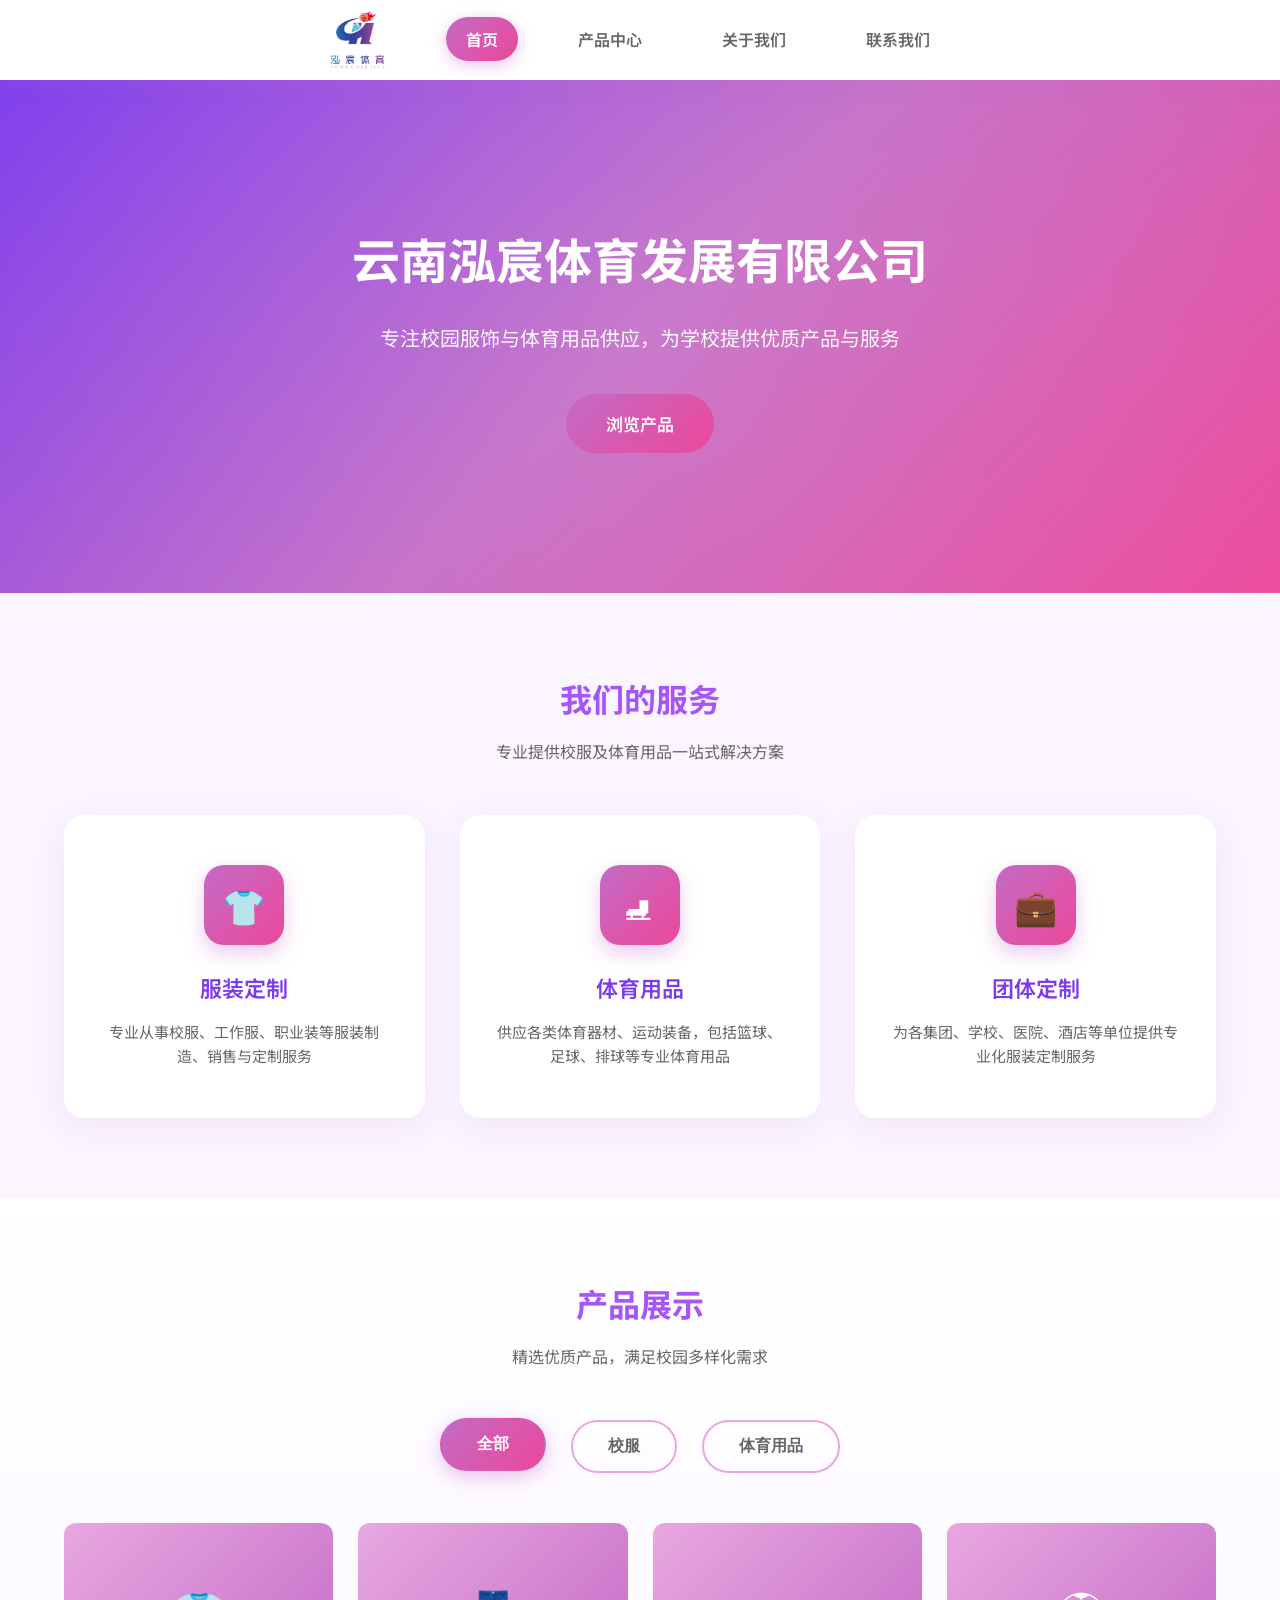
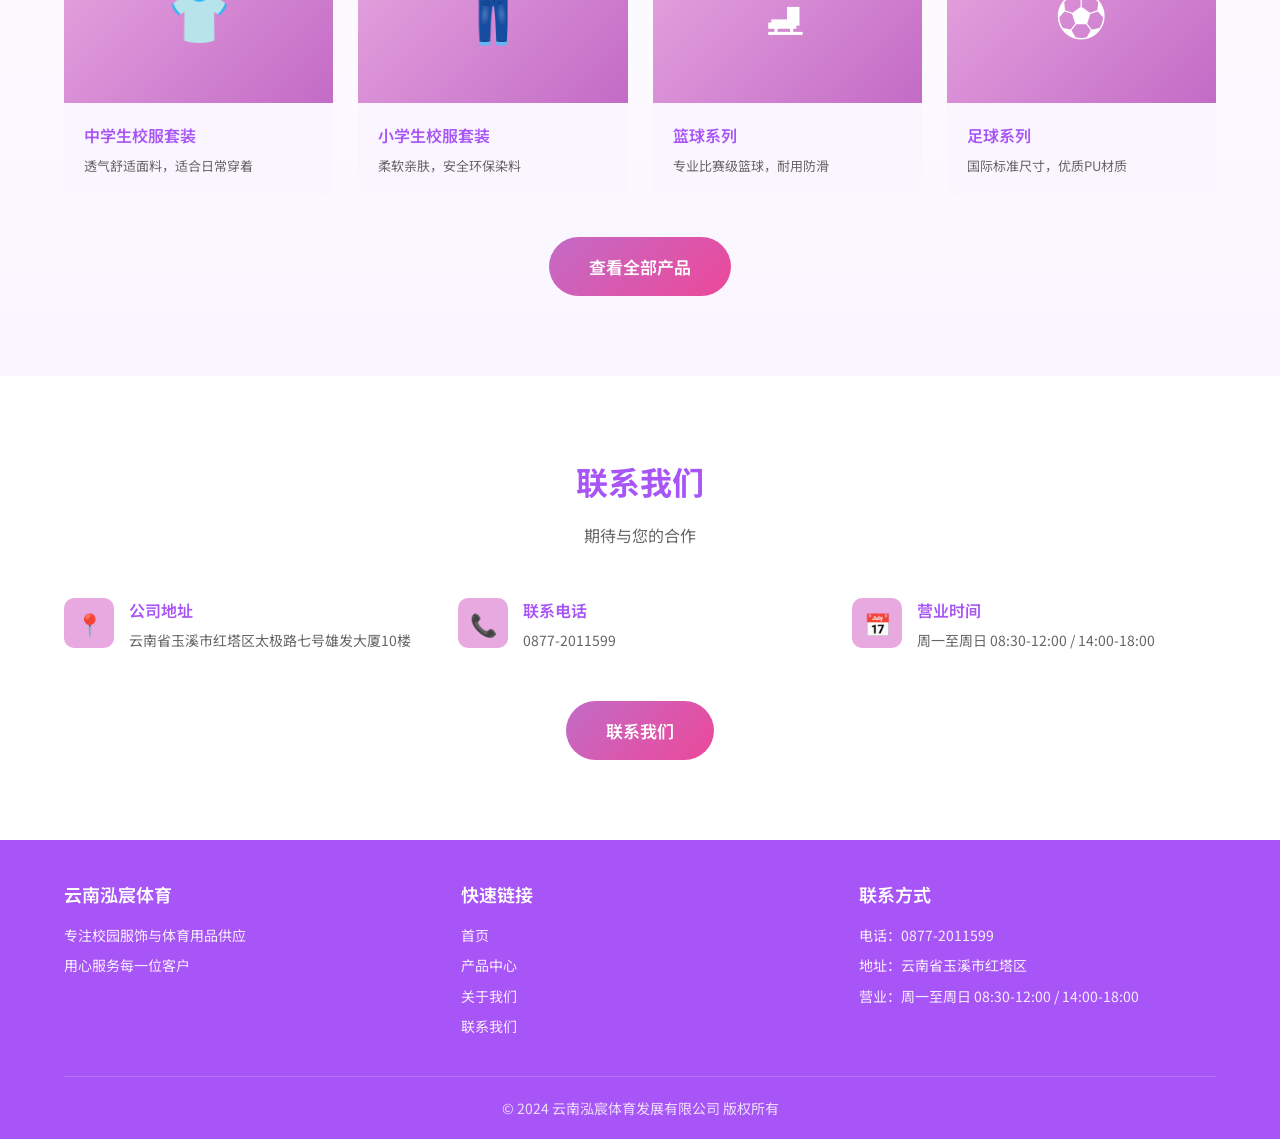
==== index.html @ 2718b95b "Add files via upload" ====
<!DOCTYPE html>
<html lang="zh-CN">
<head>
    <meta charset="UTF-8">
    <meta name="viewport" content="width=device-width, initial-scale=1.0">
    <title>云南泓宸体育发展有限公司 - 校服与体育用品供应商</title>
    <link rel="preconnect" href="https://fonts.googleapis.com">
    <link rel="preconnect" href="https://fonts.gstatic.com" crossorigin>
    <link href="https://fonts.googleapis.com/css2?family=Noto+Sans+SC:wght@400;500;700&display=swap" rel="stylesheet">
    <link rel="stylesheet" href="css/style.css">
</head>
<body>
    <nav class="navbar">
        <div class="container">
            <a href="index.html" class="logo">
                <img src="images/logo.png" alt="云南泓宸体育" class="logo-image">
            </a>
            <ul class="nav-links">
                <li><a href="index.html">首页</a></li>
                <li><a href="products.html">产品中心</a></li>
                <li><a href="about.html">关于我们</a></li>
                <li><a href="contact.html">联系我们</a></li>
            </ul>
            <div class="menu-toggle">
                <span></span>
                <span></span>
                <span></span>
            </div>
        </div>
    </nav>

    <main>
        <section class="hero">
            <div class="container">
                <h1>云南泓宸体育发展有限公司</h1>
                <p>专注校园服饰与体育用品供应，为学校提供优质产品与服务</p>
                <a href="products.html" class="btn btn-primary">浏览产品</a>
            </div>
        </section>

        <section class="section">
            <div class="container">
                <div class="section-title">
                    <h2>我们的服务</h2>
                    <p>专业提供校服及体育用品一站式解决方案</p>
                </div>
                <div class="services-grid">
                    <div class="service-card">
                        <div class="service-icon">&#x1F455;</div>
                        <h3>服装定制</h3>
                        <p>专业从事校服、工作服、职业装等服装制造、销售与定制服务</p>
                    </div>
                    <div class="service-card">
                        <div class="service-icon">&#x26F8;</div>
                        <h3>体育用品</h3>
                        <p>供应各类体育器材、运动装备，包括篮球、足球、排球等专业体育用品</p>
                    </div>
                    <div class="service-card">
                        <div class="service-icon">&#x1F4BC;</div>
                        <h3>团体定制</h3>
                        <p>为各集团、学校、医院、酒店等单位提供专业化服装定制服务</p>
                    </div>
                </div>
            </div>
        </section>

        <section class="section products-preview">
            <div class="container">
                <div class="section-title">
                    <h2>产品展示</h2>
                    <p>精选优质产品，满足校园多样化需求</p>
                </div>
                <div class="products-tabs">
                    <button class="tab-btn active" data-category="all">全部</button>
                    <button class="tab-btn" data-category="uniform">校服</button>
                    <button class="tab-btn" data-category="sports">体育用品</button>
                </div>
                <div class="products-grid">
                    <div class="product-card" data-category="uniform">
                        <div class="product-image">&#x1F455;</div>
                        <div class="product-info">
                            <h3>中学生校服套装</h3>
                            <p>透气舒适面料，适合日常穿着</p>
                        </div>
                    </div>
                    <div class="product-card" data-category="uniform">
                        <div class="product-image">&#x1F456;</div>
                        <div class="product-info">
                            <h3>小学生校服套装</h3>
                            <p>柔软亲肤，安全环保染料</p>
                        </div>
                    </div>
                    <div class="product-card" data-category="sports">
                        <div class="product-image">&#x26F8;</div>
                        <div class="product-info">
                            <h3>篮球系列</h3>
                            <p>专业比赛级篮球，耐用防滑</p>
                        </div>
                    </div>
                    <div class="product-card" data-category="sports">
                        <div class="product-image">&#x26BD;</div>
                        <div class="product-info">
                            <h3>足球系列</h3>
                            <p>国际标准尺寸，优质PU材质</p>
                        </div>
                    </div>
                </div>
                <div style="text-align: center; margin-top: 40px;">
                    <a href="products.html" class="btn btn-primary">查看全部产品</a>
                </div>
            </div>
        </section>

        <section class="section contact-section">
            <div class="container">
                <div class="section-title">
                    <h2>联系我们</h2>
                    <p>期待与您的合作</p>
                </div>
                <div class="contact-info">
                    <div class="contact-item">
                        <div class="contact-icon">&#x1F4CD;</div>
                        <div>
                            <h4>公司地址</h4>
                            <p>云南省玉溪市红塔区太极路七号雄发大厦10楼</p>
                        </div>
                    </div>
                    <div class="contact-item">
                        <div class="contact-icon">&#x1F4DE;</div>
                        <div>
                            <h4>联系电话</h4>
                            <p>0877-2011599</p>
                        </div>
                    </div>
                    <div class="contact-item">
                        <div class="contact-icon">&#x1F4C5;</div>
                        <div>
                            <h4>营业时间</h4>
                            <p>周一至周日 08:30-12:00 / 14:00-18:00</p>
                        </div>
                    </div>
                </div>
                <div style="text-align: center;">
                    <a href="contact.html" class="btn btn-primary">联系我们</a>
                </div>
            </div>
        </section>
    </main>

    <footer class="footer">
        <div class="container">
            <div class="footer-content">
                <div class="footer-section">
                    <h3>云南泓宸体育</h3>
                    <p>专注校园服饰与体育用品供应</p>
                    <p>用心服务每一位客户</p>
                </div>
                <div class="footer-section">
                    <h3>快速链接</h3>
                    <a href="index.html">首页</a>
                    <a href="products.html">产品中心</a>
                    <a href="about.html">关于我们</a>
                    <a href="contact.html">联系我们</a>
                </div>
                <div class="footer-section">
                    <h3>联系方式</h3>
                    <p>电话：0877-2011599</p>
                    <p>地址：云南省玉溪市红塔区</p>
                    <p>营业：周一至周日 08:30-12:00 / 14:00-18:00</p>
                </div>
            </div>
            <div class="footer-bottom">
                <p>&copy; 2024 云南泓宸体育发展有限公司 版权所有</p>
            </div>
        </div>
    </footer>

    <script src="js/main.js"></script>
</body>
</html>
---- css/style.css ----
* {
    margin: 0;
    padding: 0;
    box-sizing: border-box;
}

:root {
    --primary: #C36BC6;
    --secondary: #E8A8E0;
    --accent: #A855F7;
    --pink: #EC4899;
    --purple-dark: #7C3AED;
    --background: #FAF5FF;
    --text: #333333;
    --white: #FFFFFF;
    --shadow: rgba(195, 107, 198, 0.3);
}

body {
    font-family: "Noto Sans SC", sans-serif;
    background-color: var(--background);
    color: var(--text);
    line-height: 1.6;
}

a {
    text-decoration: none;
    color: inherit;
}

.container {
    max-width: 1200px;
    margin: 0 auto;
    padding: 0 24px;
}

.navbar {
    position: fixed;
    top: 0;
    left: 0;
    right: 0;
    background: rgba(255, 255, 255, 0.95);
    backdrop-filter: blur(10px);
    box-shadow: 0 4px 20px rgba(195, 107, 198, 0.15);
    z-index: 1000;
    transition: all 0.3s ease;
}

.navbar.scrolled {
    box-shadow: 0 4px 30px rgba(195, 107, 198, 0.25);
}

.navbar .container {
    display: flex;
    justify-content: center;
    align-items: center;
    height: 80px;
    gap: 60px;
}

.logo {
    display: flex;
    align-items: center;
    gap: 12px;
}

.logo-icon {
    width: 45px;
    height: 45px;
    background: linear-gradient(135deg, var(--primary), var(--accent));
    border-radius: 10px;
    display: flex;
    align-items: center;
    justify-content: center;
    color: var(--white);
    font-size: 20px;
    font-weight: 700;
}

.logo-text {
    font-size: 18px;
    font-weight: 700;
    color: var(--accent);
}

.logo-image {
    height: 60px;
    width: auto;
}

.nav-links {
    display: flex;
    gap: 40px;
    list-style: none;
}

.nav-links a {
    font-size: 16px;
    font-weight: 600;
    color: #666;
    position: relative;
    padding: 10px 20px;
    border-radius: 25px;
    transition: all 0.3s ease;
}

.nav-links a:hover,
.nav-links a.active {
    color: white;
    background: linear-gradient(135deg, var(--primary), var(--pink));
    box-shadow: 0 4px 15px rgba(195, 107, 198, 0.4);
    transform: translateY(-2px);
}

.menu-toggle {
    display: none;
    flex-direction: column;
    gap: 5px;
    cursor: pointer;
    padding: 5px;
}

.menu-toggle span {
    width: 25px;
    height: 3px;
    background: var(--primary);
    border-radius: 2px;
    transition: 0.3s;
}

main {
    padding-top: 80px;
}

.hero {
    background: linear-gradient(135deg, var(--purple-dark) 0%, var(--primary) 50%, var(--pink) 100%);
    color: var(--white);
    padding: 140px 0;
    text-align: center;
    position: relative;
    overflow: hidden;
}

.hero::before {
    content: '';
    position: absolute;
    top: -50%;
    left: -50%;
    width: 200%;
    height: 200%;
    background: radial-gradient(circle, rgba(255,255,255,0.1) 0%, transparent 70%);
    animation: pulse 8s ease-in-out infinite;
}

@keyframes pulse {
    0%, 100% { transform: scale(1); opacity: 0.5; }
    50% { transform: scale(1.1); opacity: 0.8; }
}

.hero h1 {
    font-size: 48px;
    font-weight: 700;
    margin-bottom: 25px;
    position: relative;
    z-index: 1;
}

.hero p {
    font-size: 20px;
    opacity: 0.95;
    max-width: 700px;
    margin: 0 auto 40px;
    position: relative;
    z-index: 1;
}

.btn {
    display: inline-block;
    padding: 16px 40px;
    background: var(--white);
    color: var(--primary);
    font-size: 17px;
    font-weight: 600;
    border-radius: 35px;
    transition: all 0.3s ease;
    border: none;
    cursor: pointer;
}

.btn:hover {
    transform: translateY(-3px);
    box-shadow: 0 8px 25px rgba(195, 107, 198, 0.35);
}

.btn-primary {
    background: linear-gradient(135deg, var(--primary), var(--pink));
    color: var(--white);
    position: relative;
    z-index: 1;
}

.btn-primary:hover {
    background: linear-gradient(135deg, var(--pink), var(--primary));
    color: var(--white);
    transform: translateY(-3px);
    box-shadow: 0 8px 25px rgba(195, 107, 198, 0.45);
}

.section {
    padding: 80px 0;
}

.section-title {
    text-align: center;
    margin-bottom: 50px;
}

.section-title h2 {
    font-size: 32px;
    font-weight: 700;
    color: var(--accent);
    margin-bottom: 15px;
}

.section-title p {
    font-size: 16px;
    color: #666;
}

.services-grid {
    display: grid;
    grid-template-columns: repeat(auto-fit, minmax(280px, 1fr));
    gap: 35px;
}

.service-card {
    background: var(--white);
    padding: 50px 35px;
    border-radius: 20px;
    text-align: center;
    box-shadow: 0 8px 30px rgba(195, 107, 198, 0.12);
    transition: all 0.4s ease;
    position: relative;
    overflow: hidden;
}

.service-card::before {
    content: '';
    position: absolute;
    top: 0;
    left: 0;
    right: 0;
    height: 4px;
    background: linear-gradient(90deg, var(--primary), var(--pink));
    transform: scaleX(0);
    transition: transform 0.4s ease;
}

.service-card:hover {
    transform: translateY(-8px);
    box-shadow: 0 15px 40px rgba(195, 107, 198, 0.25);
}

.service-card:hover::before {
    transform: scaleX(1);
}

.service-icon {
    width: 80px;
    height: 80px;
    background: linear-gradient(135deg, var(--primary), var(--pink));
    border-radius: 20px;
    display: flex;
    align-items: center;
    justify-content: center;
    margin: 0 auto 25px;
    font-size: 35px;
    color: var(--white);
    box-shadow: 0 8px 20px rgba(195, 107, 198, 0.35);
    transition: all 0.4s ease;
}

.service-card:hover .service-icon {
    transform: scale(1.1);
    box-shadow: 0 12px 30px rgba(195, 107, 198, 0.5);
}

.service-card h3 {
    font-size: 22px;
    font-weight: 600;
    color: var(--purple-dark);
    margin-bottom: 15px;
}

.service-card p {
    font-size: 15px;
    color: #666;
}

.products-preview {
    background: linear-gradient(180deg, var(--white) 0%, var(--background) 100%);
}

.products-tabs {
    display: flex;
    justify-content: center;
    gap: 25px;
    margin-bottom: 50px;
}

.tab-btn {
    padding: 14px 35px;
    background: transparent;
    color: #666;
    border: 2px solid var(--secondary);
    border-radius: 30px;
    font-size: 16px;
    font-weight: 600;
    cursor: pointer;
    transition: all 0.3s ease;
}

.tab-btn:hover,
.tab-btn.active {
    background: linear-gradient(135deg, var(--primary), var(--pink));
    color: var(--white);
    border-color: transparent;
    box-shadow: 0 6px 20px rgba(195, 107, 198, 0.4);
    transform: translateY(-2px);
}

.products-grid {
    display: grid;
    grid-template-columns: repeat(auto-fit, minmax(250px, 1fr));
    gap: 25px;
}

.product-card {
    background: var(--background);
    border-radius: 12px;
    overflow: hidden;
    transition: all 0.3s ease;
}

.product-card:hover {
    transform: translateY(-4px);
    box-shadow: 0 8px 25px var(--shadow);
}

.product-image {
    height: 180px;
    background: linear-gradient(135deg, var(--secondary), var(--primary));
    display: flex;
    align-items: center;
    justify-content: center;
    font-size: 50px;
    color: var(--white);
}

.product-info {
    padding: 20px;
}

.product-info h3 {
    font-size: 16px;
    font-weight: 600;
    color: var(--accent);
    margin-bottom: 8px;
}

.product-info p {
    font-size: 13px;
    color: #666;
}

.contact-section {
    background: var(--white);
}

.contact-info {
    display: grid;
    grid-template-columns: repeat(auto-fit, minmax(250px, 1fr));
    gap: 30px;
    margin-bottom: 50px;
}

.contact-item {
    display: flex;
    align-items: flex-start;
    gap: 15px;
}

.contact-icon {
    width: 50px;
    height: 50px;
    background: var(--secondary);
    border-radius: 10px;
    display: flex;
    align-items: center;
    justify-content: center;
    font-size: 22px;
    color: var(--white);
    flex-shrink: 0;
}

.contact-item h4 {
    font-size: 16px;
    font-weight: 600;
    color: var(--accent);
    margin-bottom: 5px;
}

.contact-item p {
    font-size: 14px;
    color: #666;
}

.contact-form {
    max-width: 600px;
    margin: 0 auto;
}

.form-group {
    margin-bottom: 20px;
}

.form-group label {
    display: block;
    font-size: 14px;
    font-weight: 500;
    color: var(--text);
    margin-bottom: 8px;
}

.form-group input,
.form-group textarea {
    width: 100%;
    padding: 14px 18px;
    border: 2px solid var(--secondary);
    border-radius: 8px;
    font-size: 15px;
    font-family: inherit;
    transition: border-color 0.3s ease;
}

.form-group input:focus,
.form-group textarea:focus {
    outline: none;
    border-color: var(--primary);
}

.form-group textarea {
    min-height: 120px;
    resize: vertical;
}

.footer {
    background: var(--accent);
    color: var(--white);
    padding: 40px 0 20px;
}

.footer-content {
    display: grid;
    grid-template-columns: repeat(auto-fit, minmax(200px, 1fr));
    gap: 40px;
    margin-bottom: 30px;
}

.footer-section h3 {
    font-size: 18px;
    font-weight: 600;
    margin-bottom: 15px;
}

.footer-section p,
.footer-section a {
    font-size: 14px;
    opacity: 0.9;
    display: block;
    margin-bottom: 8px;
}

.footer-section a:hover {
    opacity: 1;
}

.footer-bottom {
    text-align: center;
    padding-top: 20px;
    border-top: 1px solid rgba(255, 255, 255, 0.2);
    font-size: 14px;
    opacity: 0.8;
}

.page-header {
    background: linear-gradient(135deg, var(--primary), var(--accent));
    color: var(--white);
    padding: 60px 0;
    text-align: center;
}

.page-header h1 {
    font-size: 36px;
    font-weight: 700;
    margin-bottom: 10px;
}

.page-header p {
    font-size: 16px;
    opacity: 0.9;
}

.about-content {
    display: grid;
    grid-template-columns: 1fr 1fr;
    gap: 60px;
    align-items: center;
}

.about-image {
    width: 100%;
    height: 350px;
    background: linear-gradient(135deg, var(--secondary), var(--primary));
    border-radius: 12px;
    display: flex;
    align-items: center;
    justify-content: center;
    font-size: 80px;
    color: var(--white);
}

.about-text h3 {
    font-size: 22px;
    font-weight: 600;
    color: var(--accent);
    margin-bottom: 15px;
}

.about-text p {
    font-size: 15px;
    color: #666;
    margin-bottom: 15px;
}

.timeline {
    position: relative;
    padding-left: 30px;
}

.timeline::before {
    content: '';
    position: absolute;
    left: 0;
    top: 0;
    bottom: 0;
    width: 3px;
    background: var(--secondary);
}

.timeline-item {
    position: relative;
    padding-bottom: 30px;
}

.timeline-item::before {
    content: '';
    position: absolute;
    left: -34px;
    top: 5px;
    width: 12px;
    height: 12px;
    background: var(--primary);
    border-radius: 50%;
}

.timeline-year {
    font-size: 14px;
    font-weight: 600;
    color: var(--primary);
    margin-bottom: 5px;
}

.timeline-item h4 {
    font-size: 16px;
    font-weight: 600;
    color: var(--accent);
    margin-bottom: 5px;
}

.timeline-item p {
    font-size: 14px;
    color: #666;
}

@media (max-width: 768px) {
    .nav-links {
        position: fixed;
        top: 70px;
        left: 0;
        right: 0;
        background: var(--white);
        flex-direction: column;
        padding: 20px;
        gap: 15px;
        box-shadow: 0 5px 15px var(--shadow);
        transform: translateY(-150%);
        transition: transform 0.3s ease;
    }

    .nav-links.active {
        transform: translateY(0);
    }

    .menu-toggle {
        display: flex;
    }

    .hero h1 {
        font-size: 28px;
    }

    .hero p {
        font-size: 16px;
    }

    .section-title h2 {
        font-size: 26px;
    }

    .about-content {
        grid-template-columns: 1fr;
    }

    .about-image {
        height: 250px;
    }

    .products-tabs {
        flex-wrap: wrap;
    }
}
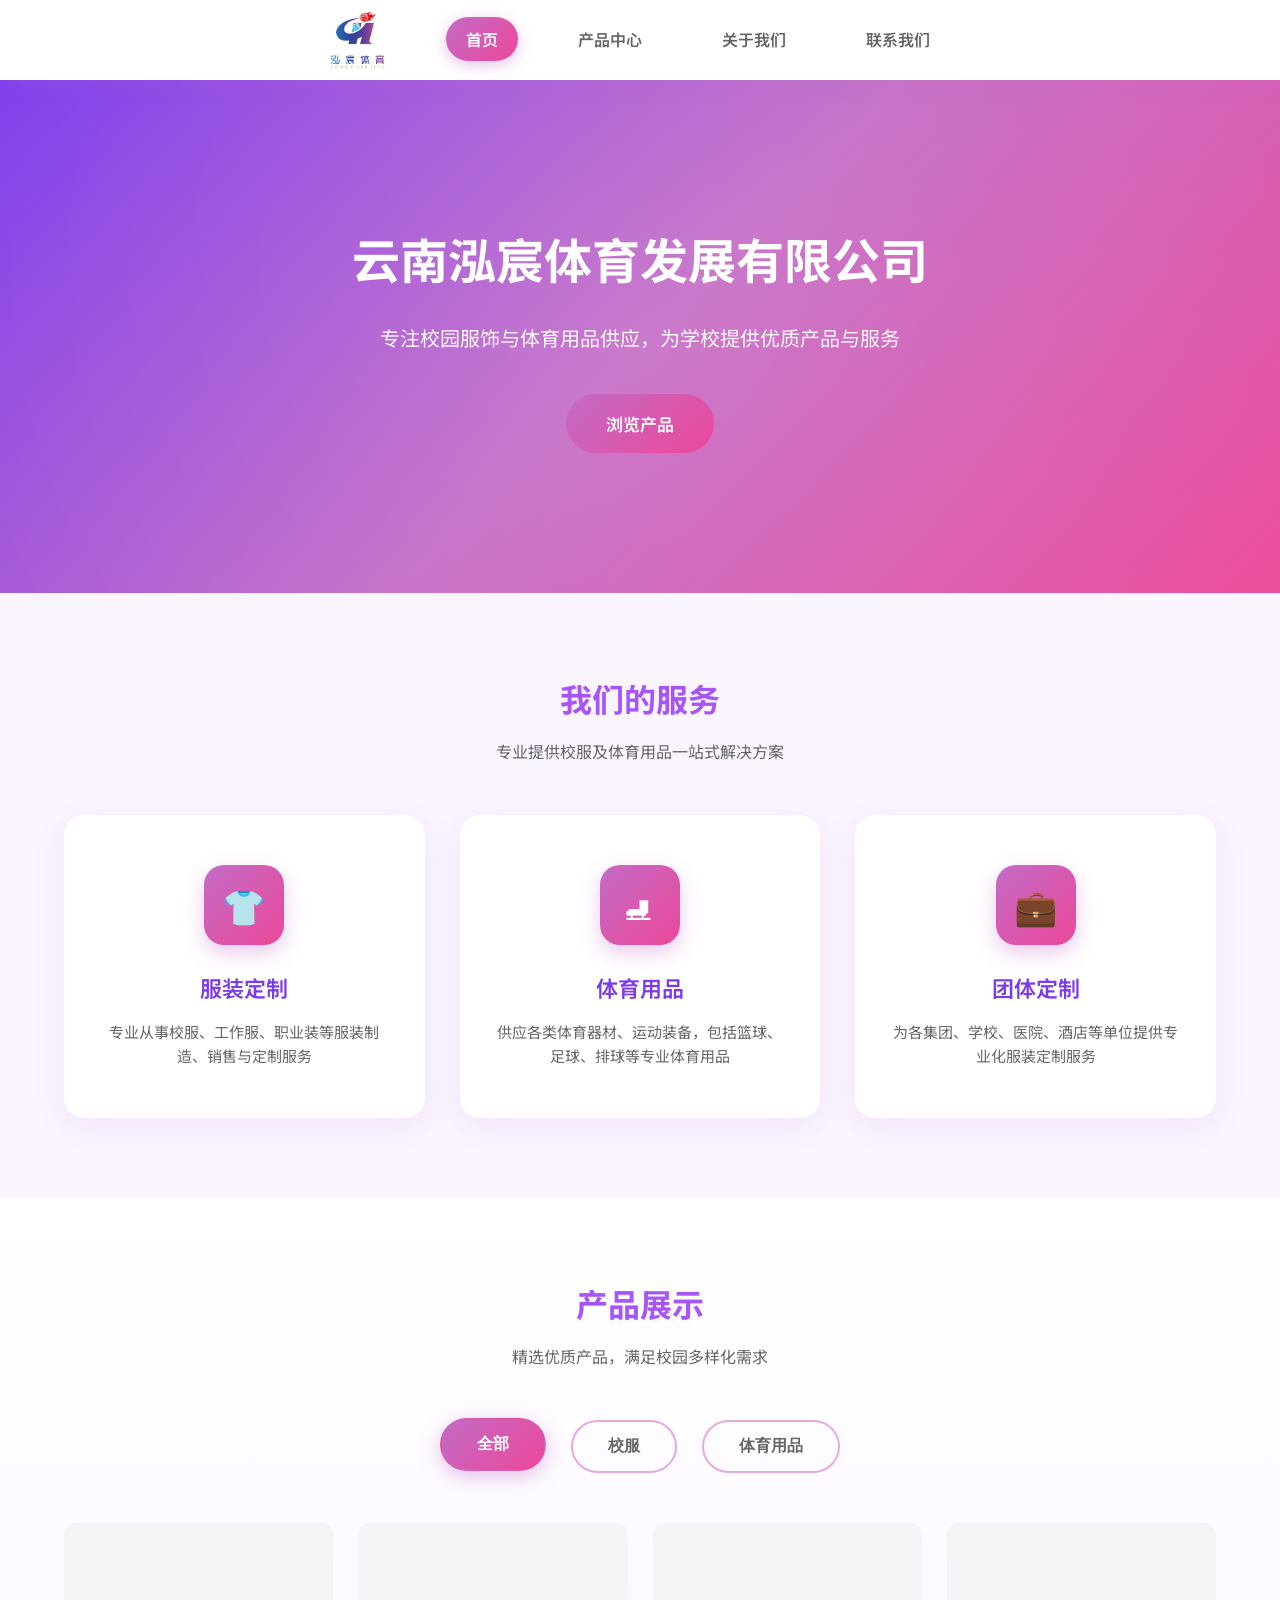
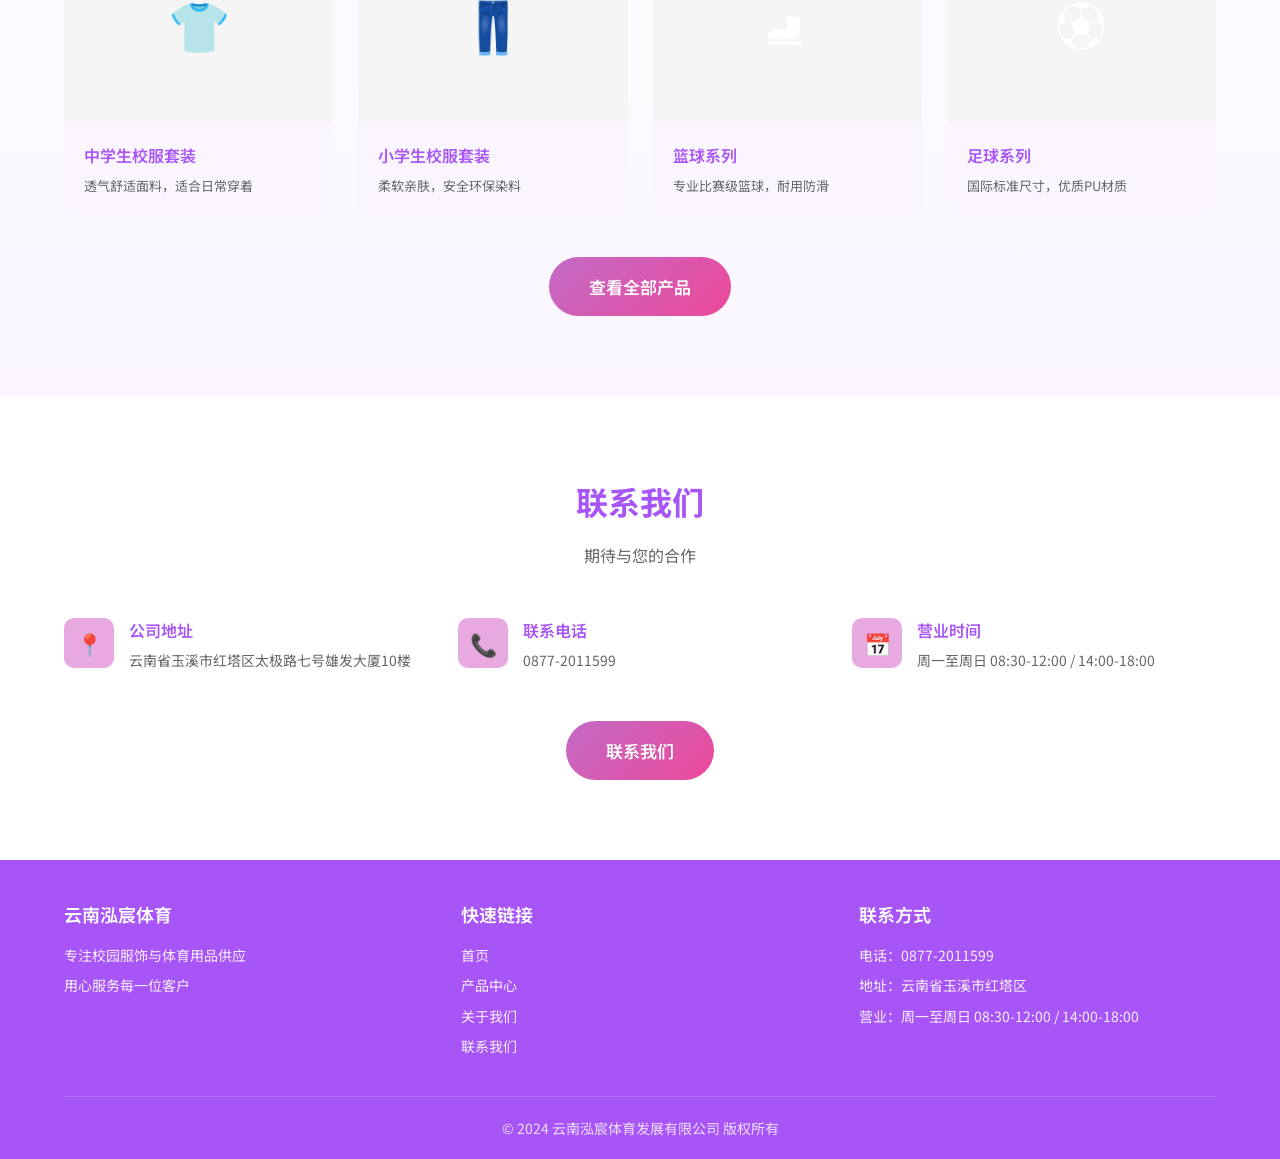
==== commit d39867c3: "Add files via upload" ====
--- a/index.html
+++ b/index.html
@@ -8,6 +8,7 @@
     <link rel="preconnect" href="https://fonts.gstatic.com" crossorigin>
     <link href="https://fonts.googleapis.com/css2?family=Noto+Sans+SC:wght@400;500;700&display=swap" rel="stylesheet">
     <link rel="stylesheet" href="css/style.css">
+    <link rel="preload" href="images/logo.png" as="image">
 </head>
 <body>
     <nav class="navbar">
--- a/css/style.css
+++ b/css/style.css
@@ -335,6 +335,18 @@
     gap: 25px;
 }
 
+.field-card {
+    grid-column: span 2;
+}
+
+.field-card .product-image {
+    height: 350px;
+}
+
+.field-card .product-image img {
+    object-fit: cover !important;
+}
+
 .product-card {
     background: var(--background);
     border-radius: 12px;
@@ -348,13 +360,20 @@
 }
 
 .product-image {
-    height: 180px;
-    background: linear-gradient(135deg, var(--secondary), var(--primary));
+    height: 200px;
+    background: #f5f5f5;
     display: flex;
     align-items: center;
     justify-content: center;
     font-size: 50px;
     color: var(--white);
+    overflow: hidden;
+}
+
+.product-image img {
+    object-fit: contain !important;
+    width: 100%;
+    height: 100%;
 }
 
 .product-info {
@@ -639,4 +658,39 @@
     .products-tabs {
         flex-wrap: wrap;
     }
-}
+
+    .products-grid {
+        grid-template-columns: 1fr;
+        gap: 20px;
+    }
+
+    .field-card {
+        grid-column: span 1;
+    }
+
+    .field-card .product-image {
+        height: 200px;
+    }
+
+    .nav-links a {
+        padding: 12px 20px;
+        text-align: center;
+    }
+
+    .navbar .container {
+        height: 70px;
+        gap: 20px;
+    }
+
+    .logo-image {
+        height: 50px;
+    }
+
+    main {
+        padding-top: 70px;
+    }
+
+    .hero {
+        padding: 100px 0;
+    }
+}
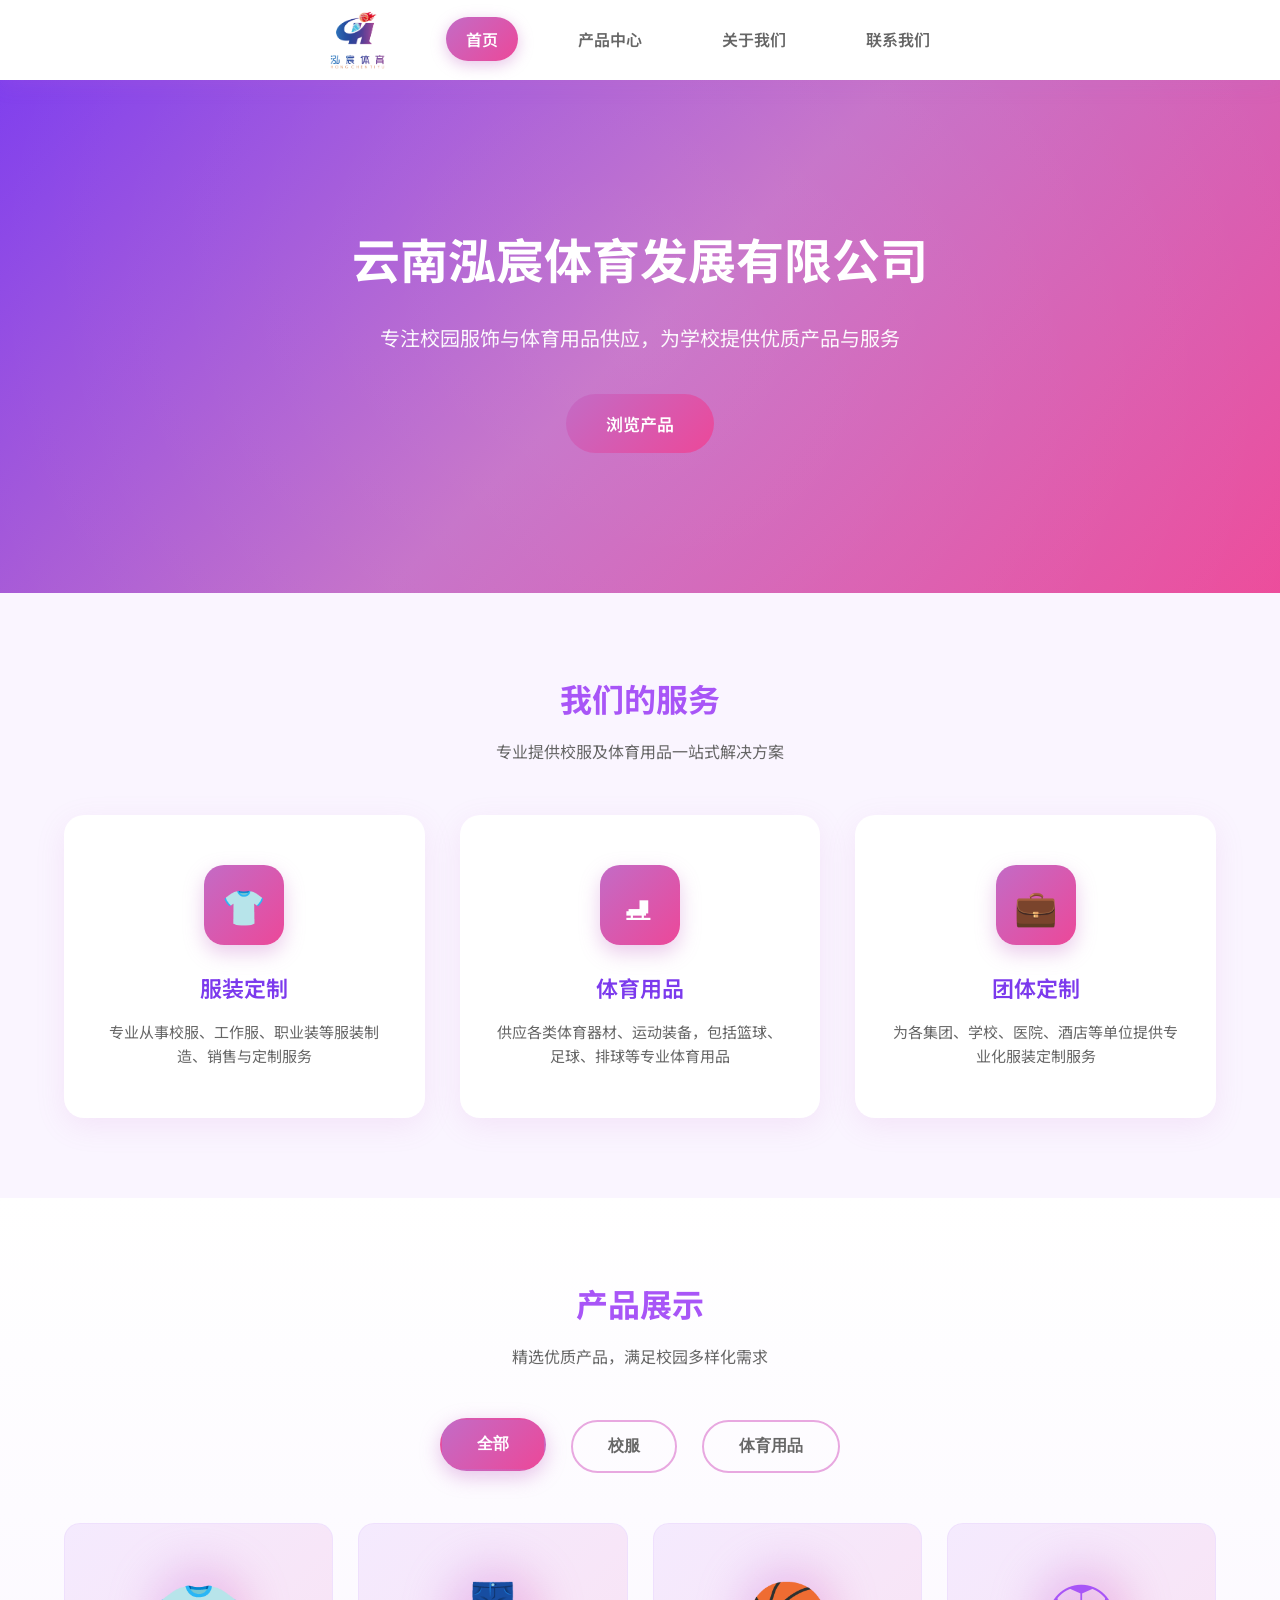
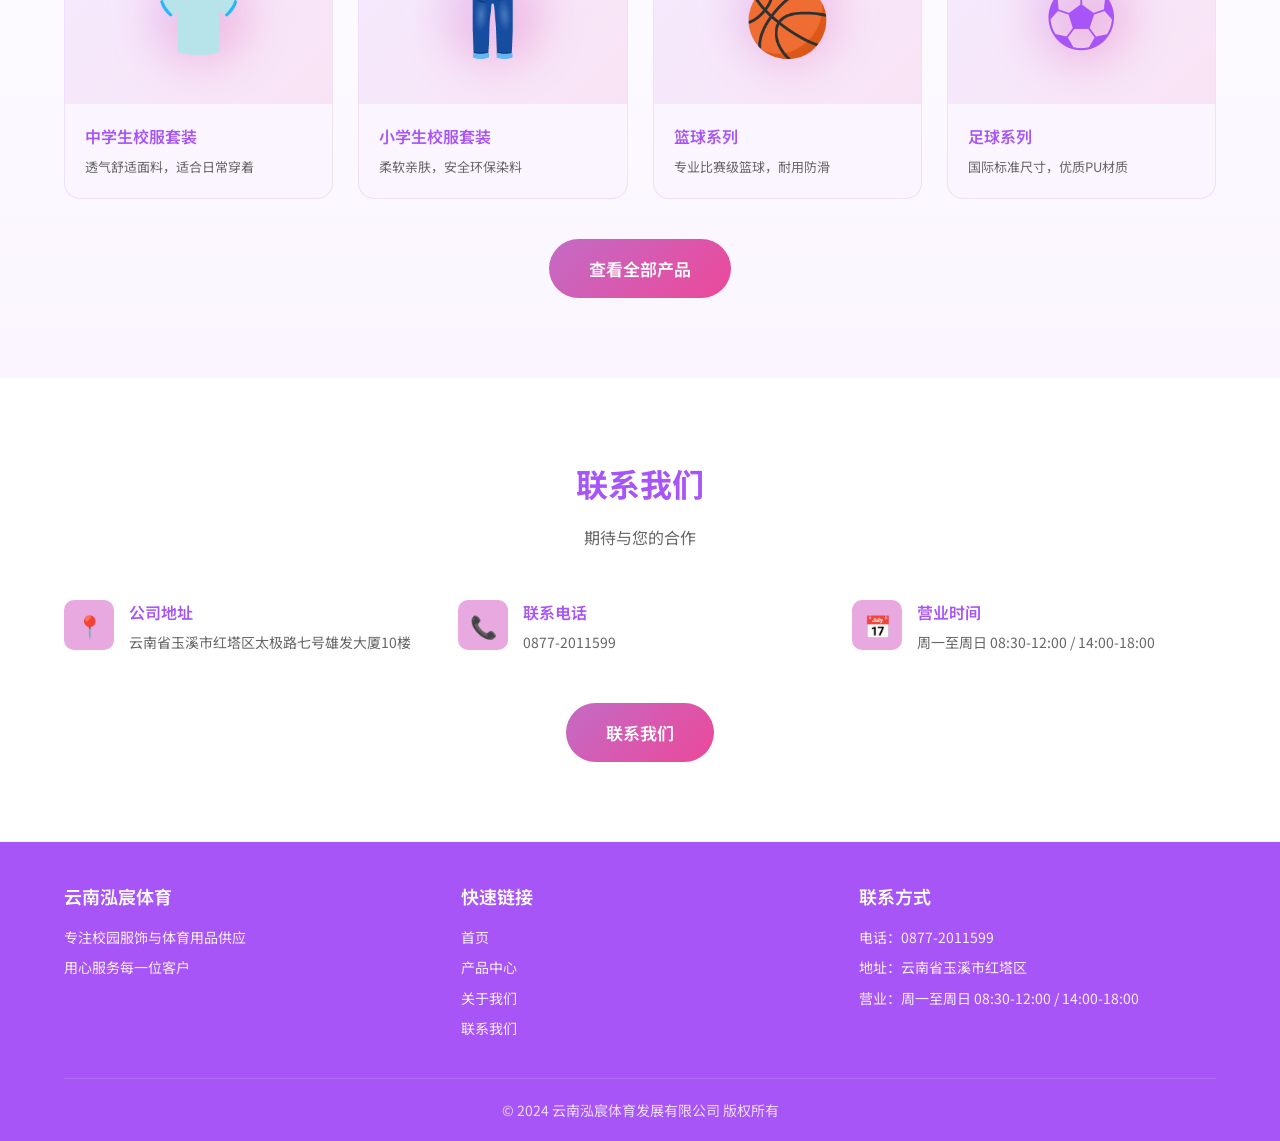
==== commit 498f299c: "Add files via upload" ====
--- a/index.html
+++ b/index.html
@@ -78,28 +78,28 @@
                 </div>
                 <div class="products-grid">
                     <div class="product-card" data-category="uniform">
-                        <div class="product-image">&#x1F455;</div>
+                        <div class="product-image"><span>&#x1F455;</span></div>
                         <div class="product-info">
                             <h3>中学生校服套装</h3>
                             <p>透气舒适面料，适合日常穿着</p>
                         </div>
                     </div>
                     <div class="product-card" data-category="uniform">
-                        <div class="product-image">&#x1F456;</div>
+                        <div class="product-image"><span>&#x1F456;</span></div>
                         <div class="product-info">
                             <h3>小学生校服套装</h3>
                             <p>柔软亲肤，安全环保染料</p>
                         </div>
                     </div>
                     <div class="product-card" data-category="sports">
-                        <div class="product-image">&#x26F8;</div>
+                        <div class="product-image"><span>&#x1F3C0;</span></div>
                         <div class="product-info">
                             <h3>篮球系列</h3>
                             <p>专业比赛级篮球，耐用防滑</p>
                         </div>
                     </div>
                     <div class="product-card" data-category="sports">
-                        <div class="product-image">&#x26BD;</div>
+                        <div class="product-image"><span>&#x26BD;</span></div>
                         <div class="product-info">
                             <h3>足球系列</h3>
                             <p>国际标准尺寸，优质PU材质</p>
--- a/css/style.css
+++ b/css/style.css
@@ -349,31 +349,61 @@
 
 .product-card {
     background: var(--background);
-    border-radius: 12px;
+    border-radius: 16px;
     overflow: hidden;
-    transition: all 0.3s ease;
+    transition: all 0.4s ease;
+    border: 1px solid rgba(196, 139, 245, 0.2);
 }
 
 .product-card:hover {
-    transform: translateY(-4px);
-    box-shadow: 0 8px 25px var(--shadow);
+    transform: translateY(-6px) scale(1.02);
+    box-shadow: 0 12px 35px rgba(124, 58, 237, 0.15);
+    border-color: rgba(196, 139, 245, 0.4);
 }
 
 .product-image {
-    height: 200px;
-    background: #f5f5f5;
+    height: 180px;
+    background: linear-gradient(135deg, rgba(196, 139, 245, 0.1) 0%, rgba(236, 72, 153, 0.1) 100%);
     display: flex;
     align-items: center;
     justify-content: center;
-    font-size: 50px;
-    color: var(--white);
+    font-size: 70px;
+    color: var(--accent);
     overflow: hidden;
+    position: relative;
+}
+
+.product-image::before {
+    content: '';
+    position: absolute;
+    width: 100px;
+    height: 100px;
+    background: linear-gradient(135deg, rgba(196, 139, 245, 0.3) 0%, rgba(236, 72, 153, 0.3) 100%);
+    border-radius: 50%;
+    filter: blur(20px);
+    transition: all 0.4s ease;
+}
+
+.product-card:hover .product-image::before {
+    transform: scale(1.5);
+    opacity: 0.6;
+}
+
+.product-image span {
+    position: relative;
+    z-index: 1;
+    transition: all 0.4s ease;
+}
+
+.product-card:hover .product-image span {
+    transform: scale(1.1);
+    filter: drop-shadow(0 4px 8px rgba(124, 58, 237, 0.3));
 }
 
 .product-image img {
-    object-fit: contain !important;
     width: 100%;
     height: 100%;
+    object-fit: cover;
 }
 
 .product-info {
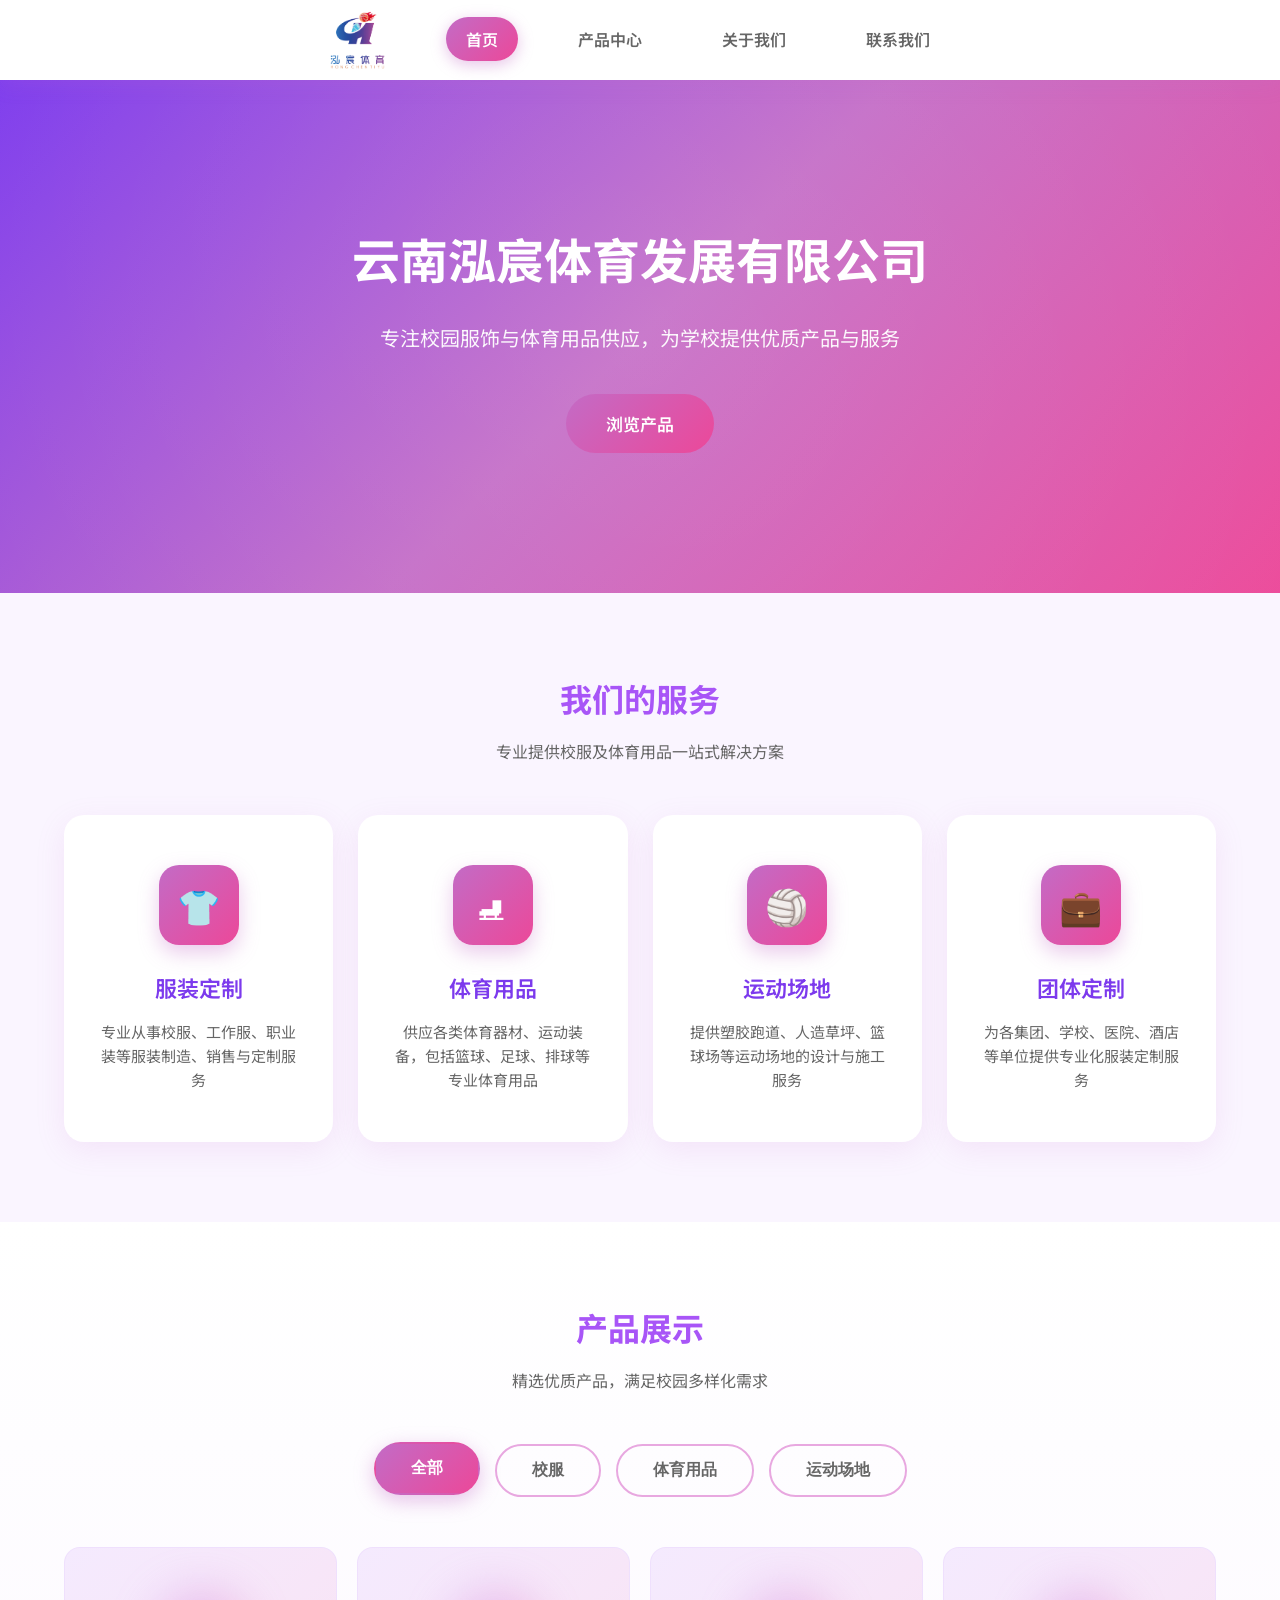
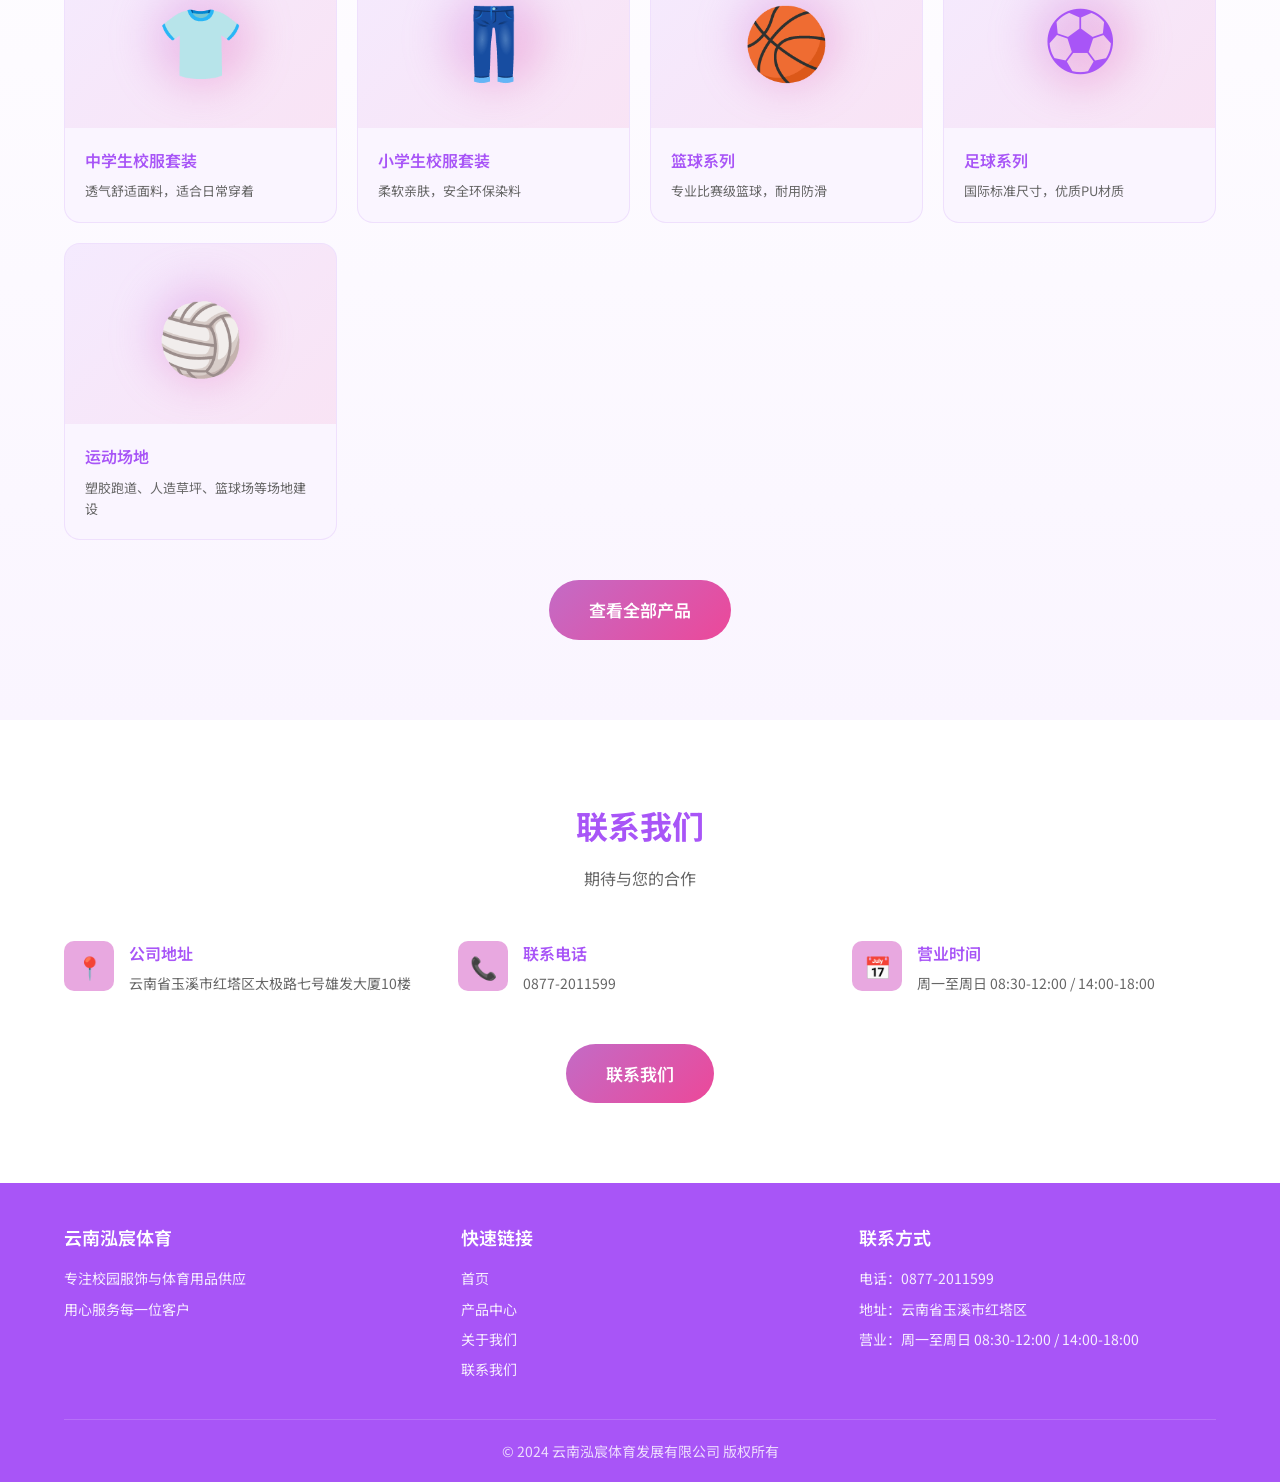
==== commit b252b17c: "Add files via upload" ====
--- a/index.html
+++ b/index.html
@@ -57,6 +57,11 @@
                         <p>供应各类体育器材、运动装备，包括篮球、足球、排球等专业体育用品</p>
                     </div>
                     <div class="service-card">
+                        <div class="service-icon">&#x1F3D0;</div>
+                        <h3>运动场地</h3>
+                        <p>提供塑胶跑道、人造草坪、篮球场等运动场地的设计与施工服务</p>
+                    </div>
+                    <div class="service-card">
                         <div class="service-icon">&#x1F4BC;</div>
                         <h3>团体定制</h3>
                         <p>为各集团、学校、医院、酒店等单位提供专业化服装定制服务</p>
@@ -75,6 +80,7 @@
                     <button class="tab-btn active" data-category="all">全部</button>
                     <button class="tab-btn" data-category="uniform">校服</button>
                     <button class="tab-btn" data-category="sports">体育用品</button>
+                    <button class="tab-btn" data-category="field">运动场地</button>
                 </div>
                 <div class="products-grid">
                     <div class="product-card" data-category="uniform">
@@ -103,6 +109,13 @@
                         <div class="product-info">
                             <h3>足球系列</h3>
                             <p>国际标准尺寸，优质PU材质</p>
+                        </div>
+                    </div>
+                    <div class="product-card" data-category="field">
+                        <div class="product-image"><span>&#x1F3D0;</span></div>
+                        <div class="product-info">
+                            <h3>运动场地</h3>
+                            <p>塑胶跑道、人造草坪、篮球场等场地建设</p>
                         </div>
                     </div>
                 </div>
--- a/css/style.css
+++ b/css/style.css
@@ -229,8 +229,8 @@
 
 .services-grid {
     display: grid;
-    grid-template-columns: repeat(auto-fit, minmax(280px, 1fr));
-    gap: 35px;
+    grid-template-columns: repeat(4, 1fr);
+    gap: 25px;
 }
 
 .service-card {
@@ -304,7 +304,9 @@
 .products-tabs {
     display: flex;
     justify-content: center;
-    gap: 25px;
+    align-items: center;
+    flex-wrap: wrap;
+    gap: 15px;
     margin-bottom: 50px;
 }
 
@@ -331,20 +333,25 @@
 
 .products-grid {
     display: grid;
-    grid-template-columns: repeat(auto-fit, minmax(250px, 1fr));
-    gap: 25px;
+    grid-template-columns: repeat(4, 1fr);
+    gap: 20px;
 }
 
 .field-card {
-    grid-column: span 2;
+    grid-column: span 4;
+    width: 100%;
 }
 
 .field-card .product-image {
+    width: 100%;
     height: 350px;
+    border-radius: 16px;
 }
 
 .field-card .product-image img {
-    object-fit: cover !important;
+    width: 100%;
+    height: 100%;
+    object-fit: cover;
 }
 
 .product-card {
@@ -685,21 +692,34 @@
         height: 250px;
     }
 
+    .services-grid {
+        grid-template-columns: repeat(2, 1fr);
+        gap: 20px;
+    }
+
     .products-tabs {
         flex-wrap: wrap;
     }
 
     .products-grid {
-        grid-template-columns: 1fr;
+        grid-template-columns: repeat(2, 1fr);
         gap: 20px;
     }
 
     .field-card {
-        grid-column: span 1;
+        grid-column: span 2;
+        width: 100%;
     }
 
     .field-card .product-image {
+        width: 100%;
         height: 200px;
+    }
+
+    .field-card .product-image img {
+        width: 100%;
+        height: 100%;
+        object-fit: cover;
     }
 
     .nav-links a {
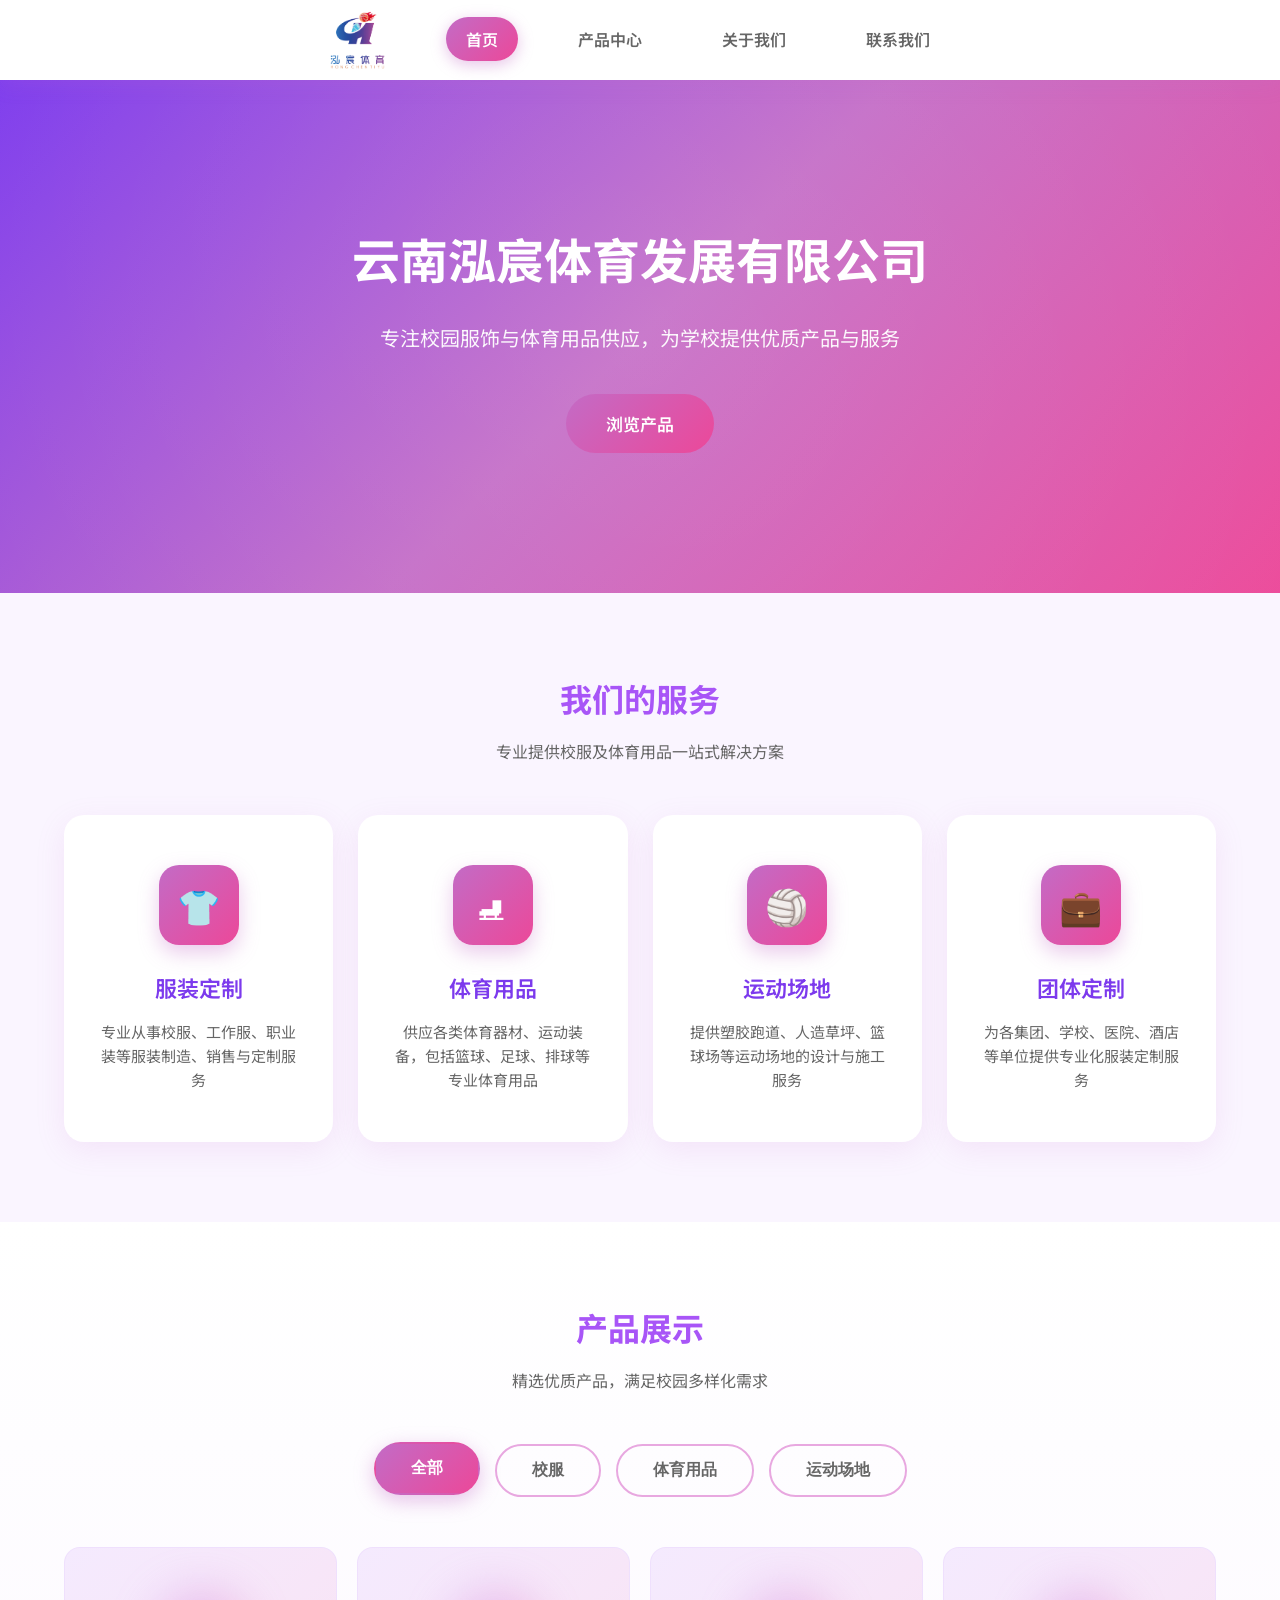
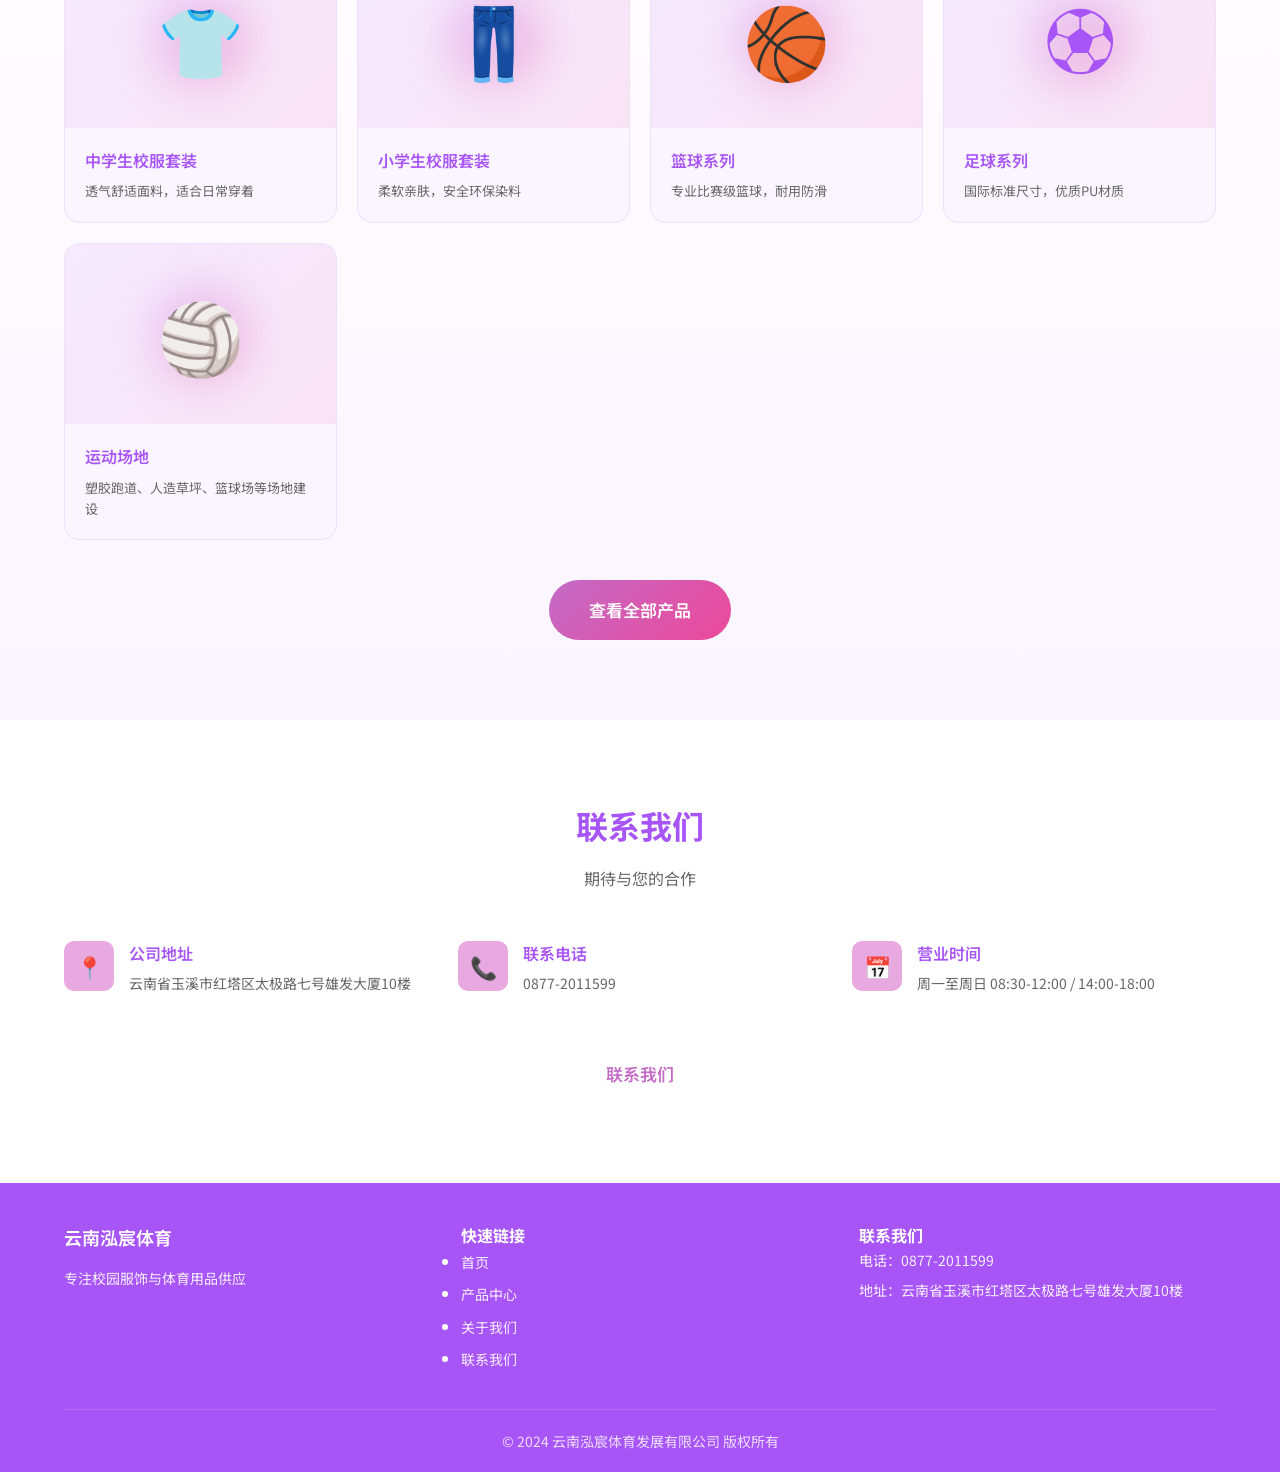
==== commit 565ae003: "Add files via upload" ====
--- a/index.html
+++ b/index.html
@@ -3,6 +3,7 @@
 <head>
     <meta charset="UTF-8">
     <meta name="viewport" content="width=device-width, initial-scale=1.0">
+    <meta name="baidu-site-verification" content="codeva-FPAHHuVdvj" />
     <title>云南泓宸体育发展有限公司 - 校服与体育用品供应商</title>
     <link rel="preconnect" href="https://fonts.googleapis.com">
     <link rel="preconnect" href="https://fonts.gstatic.com" crossorigin>
@@ -154,8 +155,8 @@
                         </div>
                     </div>
                 </div>
-                <div style="text-align: center;">
-                    <a href="contact.html" class="btn btn-primary">联系我们</a>
+                <div style="text-align: center; margin-top: 40px;">
+                    <a href="contact.html" class="btn btn-secondary">联系我们</a>
                 </div>
             </div>
         </section>
@@ -167,20 +168,20 @@
                 <div class="footer-section">
                     <h3>云南泓宸体育</h3>
                     <p>专注校园服饰与体育用品供应</p>
-                    <p>用心服务每一位客户</p>
                 </div>
                 <div class="footer-section">
-                    <h3>快速链接</h3>
-                    <a href="index.html">首页</a>
-                    <a href="products.html">产品中心</a>
-                    <a href="about.html">关于我们</a>
-                    <a href="contact.html">联系我们</a>
+                    <h4>快速链接</h4>
+                    <ul>
+                        <li><a href="index.html">首页</a></li>
+                        <li><a href="products.html">产品中心</a></li>
+                        <li><a href="about.html">关于我们</a></li>
+                        <li><a href="contact.html">联系我们</a></li>
+                    </ul>
                 </div>
                 <div class="footer-section">
-                    <h3>联系方式</h3>
+                    <h4>联系我们</h4>
                     <p>电话：0877-2011599</p>
-                    <p>地址：云南省玉溪市红塔区</p>
-                    <p>营业：周一至周日 08:30-12:00 / 14:00-18:00</p>
+                    <p>地址：云南省玉溪市红塔区太极路七号雄发大厦10楼</p>
                 </div>
             </div>
             <div class="footer-bottom">
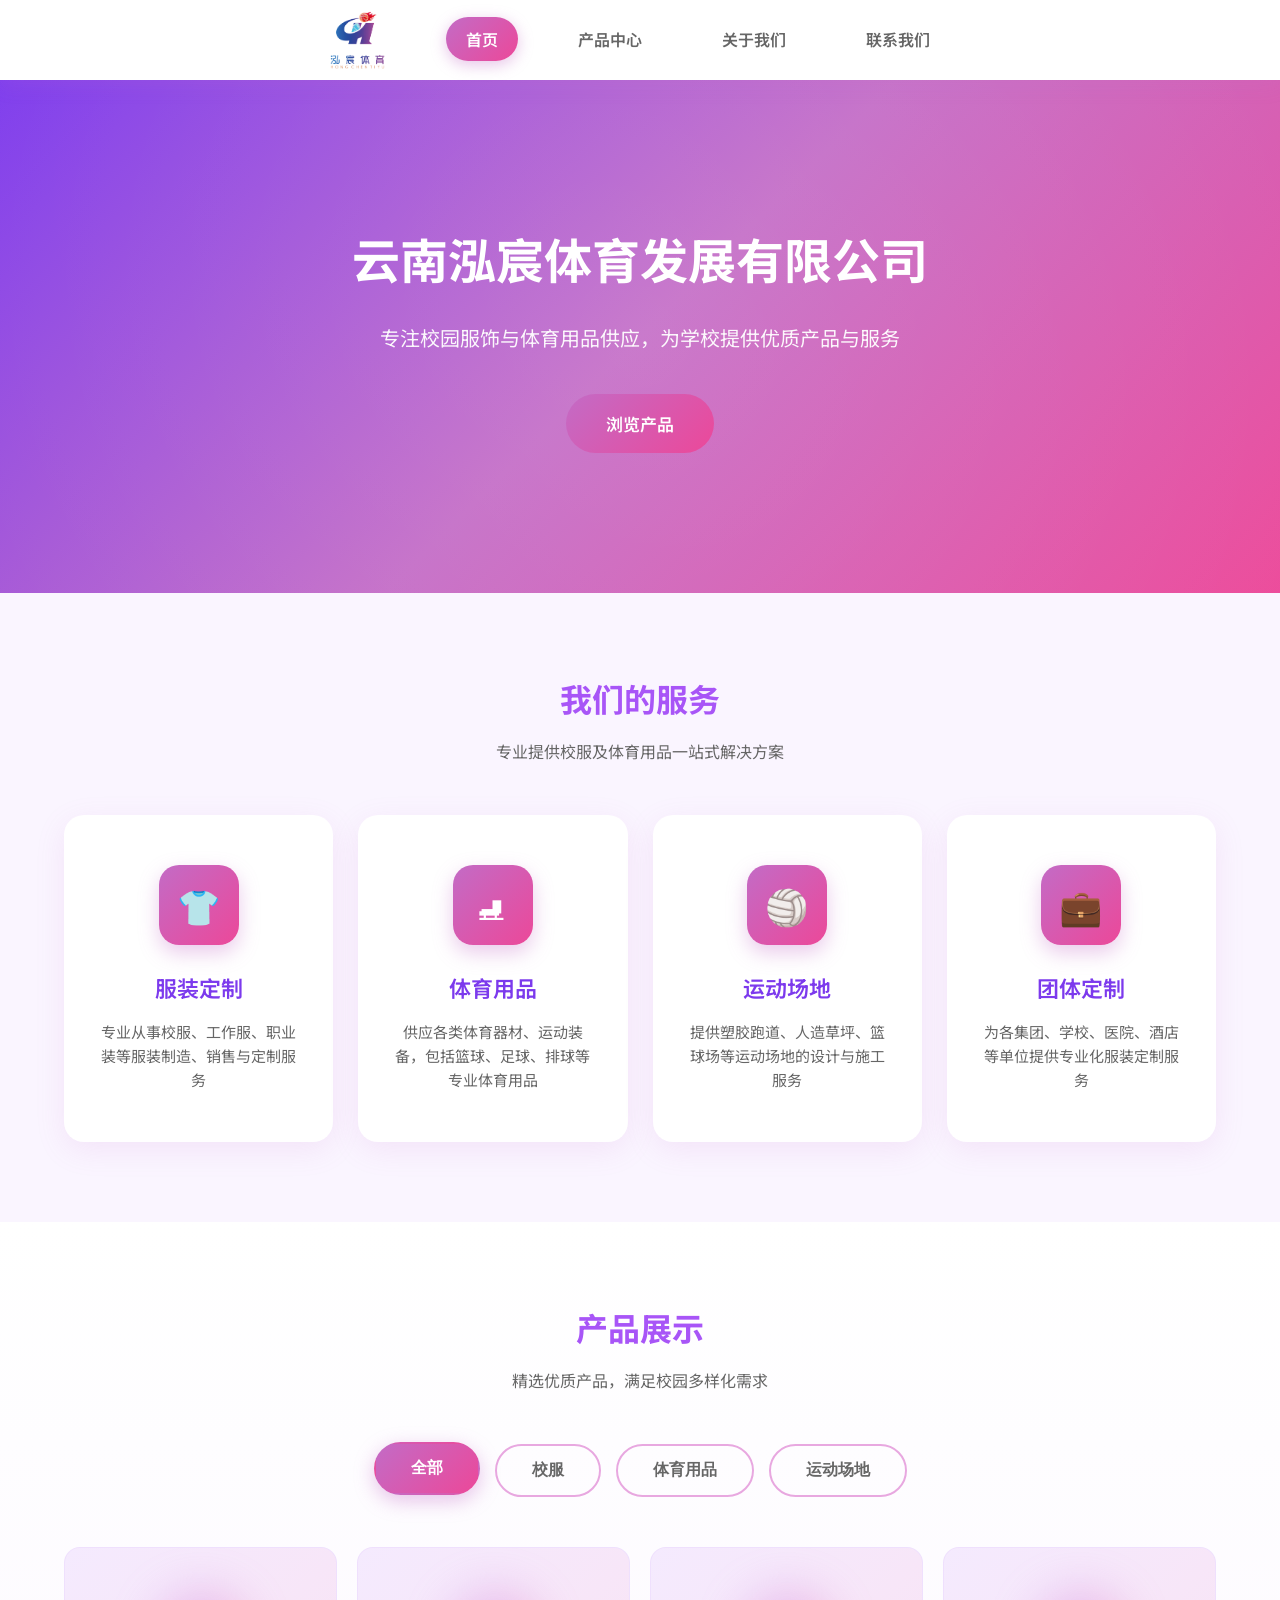
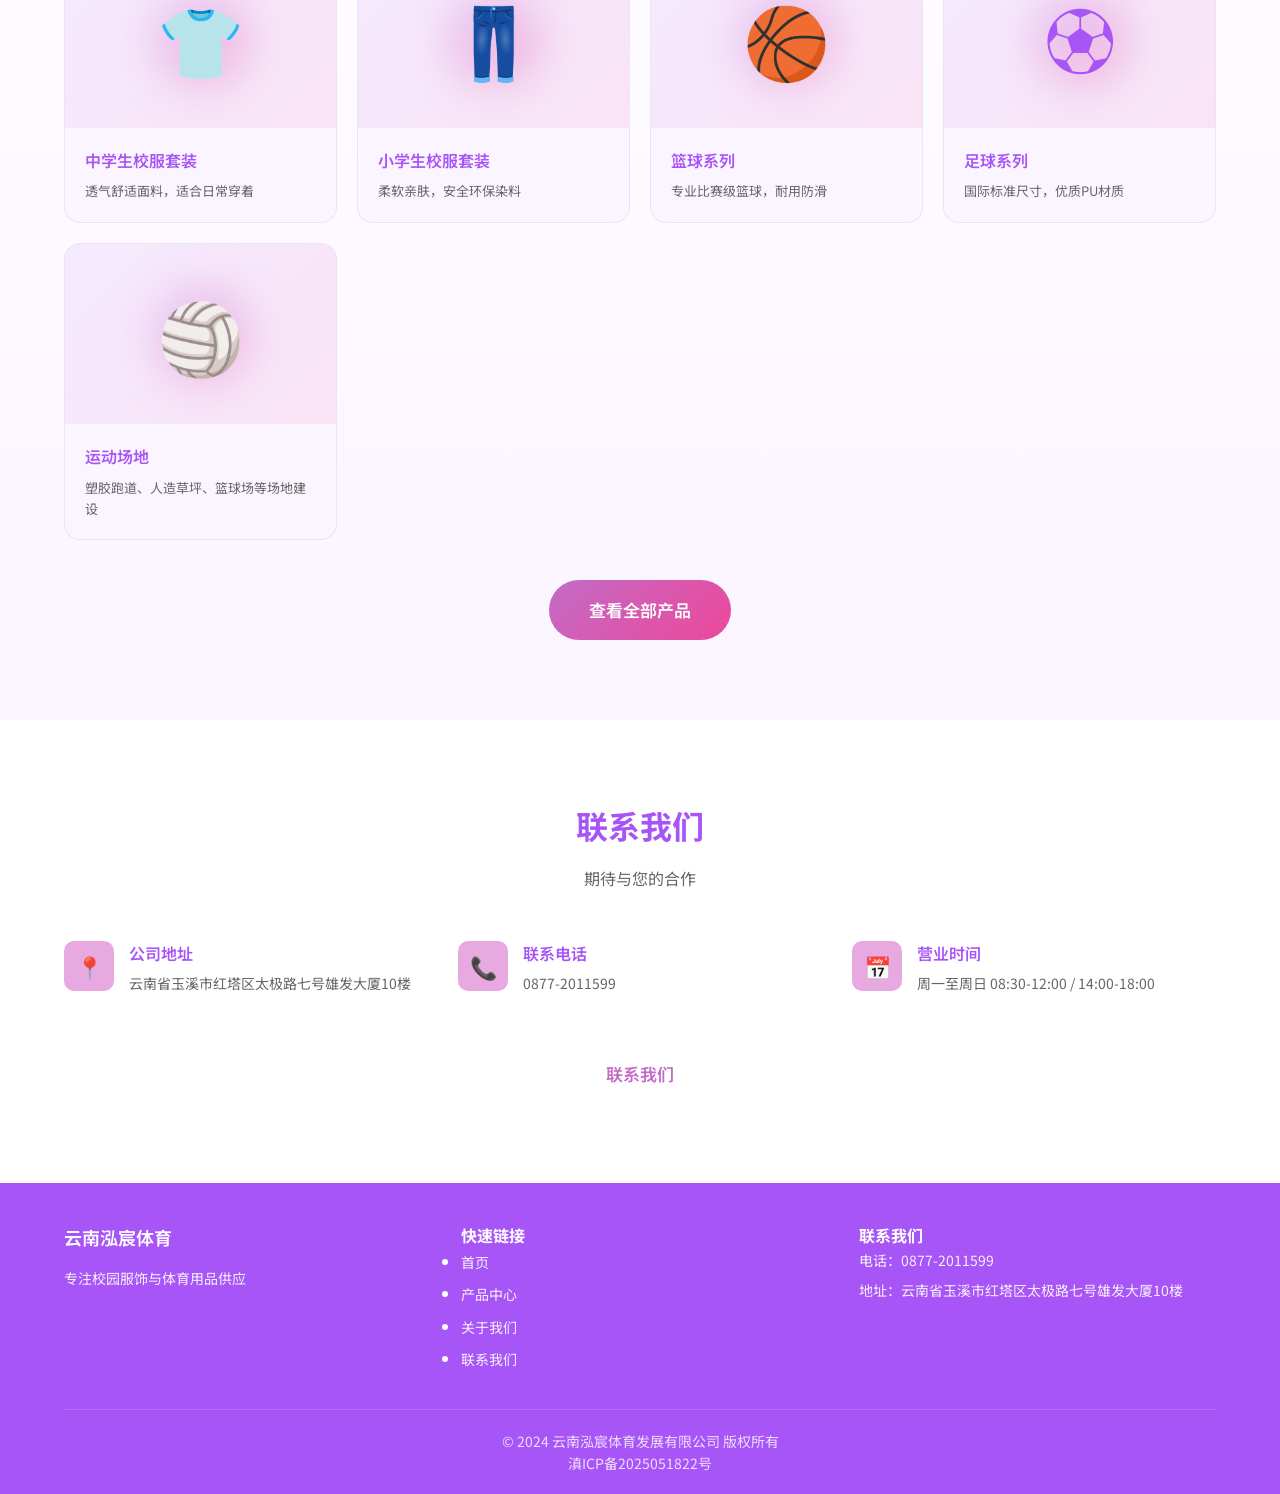
==== commit 872f7b54: "Add files via upload" ====
--- a/index.html
+++ b/index.html
@@ -4,12 +4,39 @@
     <meta charset="UTF-8">
     <meta name="viewport" content="width=device-width, initial-scale=1.0">
     <meta name="baidu-site-verification" content="codeva-FPAHHuVdvj" />
-    <title>云南泓宸体育发展有限公司 - 校服与体育用品供应商</title>
+    <meta name="description" content="云南泓宸体育发展有限公司，专业校服定制、体育用品供应、运动场地建设，服务云南中小学及企事业单位" />
+    <meta name="keywords" content="云南校服定制,玉溪校服,体育用品,运动场地,校园服饰,体育器材" />
+    <meta name="author" content="云南泓宸体育发展有限公司" />
+    <meta name="copyright" content="云南泓宸体育发展有限公司" />
+    <title>云南泓宸体育发展有限公司 - 校服定制与体育用品供应商</title>
     <link rel="preconnect" href="https://fonts.googleapis.com">
     <link rel="preconnect" href="https://fonts.gstatic.com" crossorigin>
     <link href="https://fonts.googleapis.com/css2?family=Noto+Sans+SC:wght@400;500;700&display=swap" rel="stylesheet">
     <link rel="stylesheet" href="css/style.css">
     <link rel="preload" href="images/logo.png" as="image">
+    <script type="application/ld+json">
+    {
+      "@context": "https://schema.org",
+      "@type": "Organization",
+      "name": "云南泓宸体育发展有限公司",
+      "description": "专注校园服饰与体育用品供应，为学校提供优质产品与服务",
+      "url": "https://www.ynhc.ltd",
+      "logo": "https://www.ynhc.ltd/images/logo.png",
+      "contactPoint": {
+        "@type": "ContactPoint",
+        "telephone": "+86-0877-2011599",
+        "contactType": "customer service"
+      },
+      "address": {
+        "@type": "PostalAddress",
+        "streetAddress": "云南省玉溪市红塔区太极路七号雄发大厦10楼",
+        "addressLocality": "玉溪市",
+        "addressRegion": "云南省",
+        "postalCode": "653100",
+        "addressCountry": "中国"
+      }
+    }
+    </script>
 </head>
 <body>
     <nav class="navbar">
@@ -186,6 +213,7 @@
             </div>
             <div class="footer-bottom">
                 <p>&copy; 2024 云南泓宸体育发展有限公司 版权所有</p>
+                <p><a href="https://beian.miit.gov.cn/" target="_blank">滇ICP备2025051822号</a></p>
             </div>
         </div>
     </footer>
